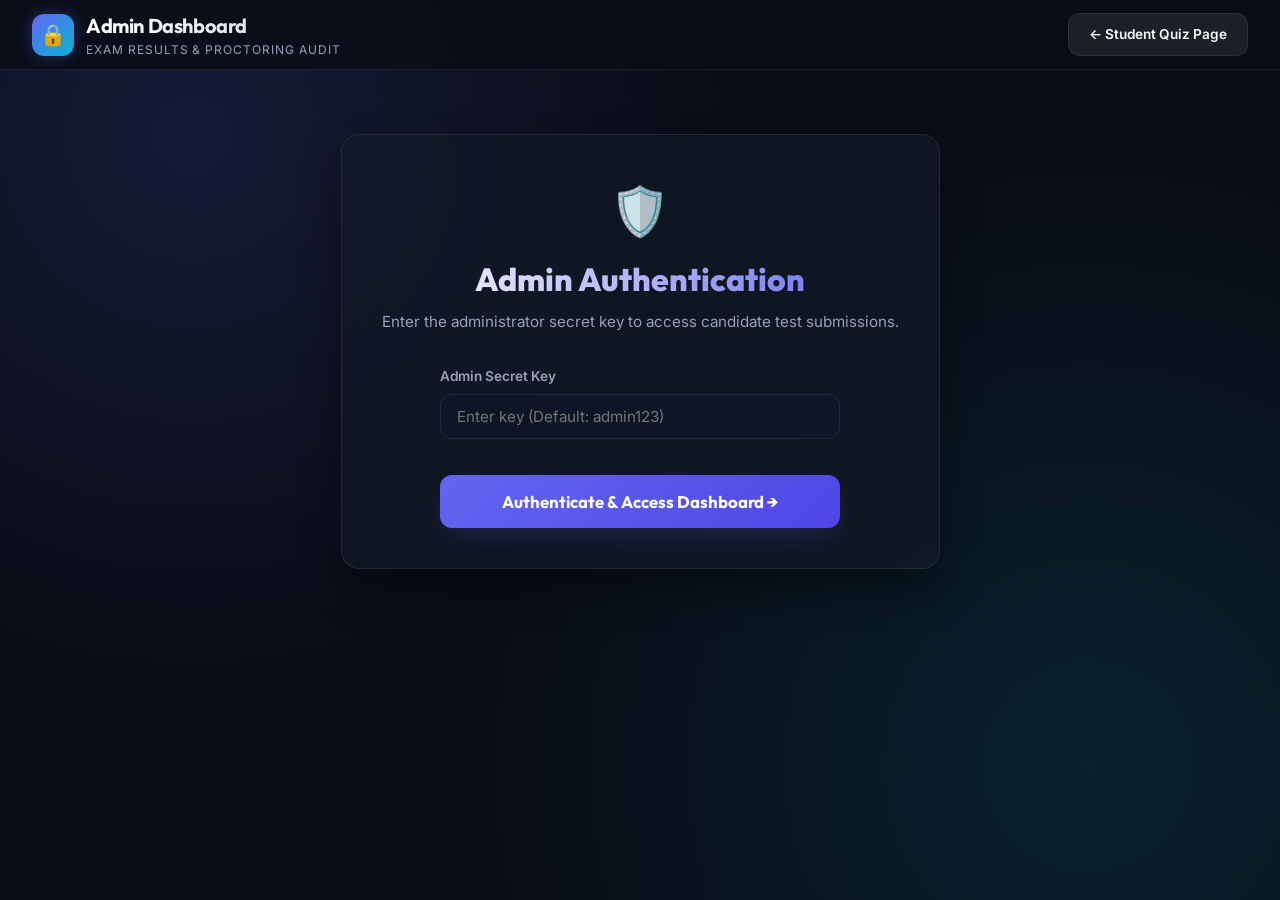
==== admin.html @ 59ba604b "feat: Add backend persistence API and password-protected Admin Dashboard" ====
<!DOCTYPE html>
<html lang="en">
<head>
  <meta charset="UTF-8">
  <meta name="viewport" content="width=device-width, initial-scale=1.0">
  <title>Admin Dashboard | AI Certification Exam Results</title>
  <link rel="stylesheet" href="styles.css">
</head>
<body>

  <!-- Top App Navigation Header -->
  <header class="app-header">
    <div class="brand-container">
      <div class="brand-logo">🔒</div>
      <div>
        <div class="brand-title">Admin Dashboard</div>
        <div class="brand-subtitle">Exam Results & Proctoring Audit</div>
      </div>
    </div>
    <div style="display:flex; gap:12px; align-items:center;">
      <a href="index.html" class="btn-secondary" style="font-size:0.85rem; text-decoration:none;">← Student Quiz Page</a>
      <button type="button" id="admin-logout-btn" class="btn-secondary hidden" style="font-size:0.85rem;">Logout</button>
    </div>
  </header>

  <main class="main-wrapper">

    <!-- 1. ADMIN LOGIN GATE -->
    <section id="admin-login-card" class="welcome-card">
      <div style="text-align:center; margin-bottom:1.5rem;">
        <div style="font-size:3rem; margin-bottom:0.5rem;">🛡️</div>
        <h1 class="welcome-title">Admin Authentication</h1>
        <p class="welcome-desc">Enter the administrator secret key to access candidate test submissions.</p>
      </div>

      <form id="admin-login-form" style="max-width:400px; margin:0 auto;">
        <div class="form-group">
          <label class="form-label" for="admin-password">Admin Secret Key</label>
          <input type="password" id="admin-password" class="form-input" placeholder="Enter key (Default: admin123)" required>
        </div>
        <div id="login-error-msg" style="color:var(--danger-color); font-size:0.85rem; margin-bottom:1rem; text-align:center;" class="hidden">
          Invalid admin key! Please try again.
        </div>
        <button type="submit" class="btn-start">Authenticate & Access Dashboard →</button>
      </form>
    </section>

    <!-- 2. ADMIN DASHBOARD CONTENT -->
    <section id="admin-dashboard" class="hidden">
      
      <!-- Metrics Overview Cards -->
      <div class="metrics-grid">
        <div class="metric-card">
          <div class="metric-icon">📝</div>
          <div>
            <div class="metric-val" id="metric-total">0</div>
            <div class="metric-label">Total Submissions</div>
          </div>
        </div>

        <div class="metric-card">
          <div class="metric-icon">🏆</div>
          <div>
            <div class="metric-val" id="metric-passed" style="color:var(--success-color);">0</div>
            <div class="metric-label">Passed (≥80%)</div>
          </div>
        </div>

        <div class="metric-card">
          <div class="metric-icon">📊</div>
          <div>
            <div class="metric-val" id="metric-rate">0%</div>
            <div class="metric-label">Pass Rate</div>
          </div>
        </div>

        <div class="metric-card">
          <div class="metric-icon">⚠️</div>
          <div>
            <div class="metric-val" id="metric-strikes" style="color:var(--warning-color);">0</div>
            <div class="metric-label">Security Strikes</div>
          </div>
        </div>
      </div>

      <!-- Controls & Filter Toolbar -->
      <div class="toolbar-card">
        <div class="toolbar-left">
          <input type="text" id="search-input" class="form-input" placeholder="Search by name, email, ID..." style="max-width:280px;">
          <select id="filter-status" class="form-input" style="max-width:160px;">
            <option value="ALL">All Results</option>
            <option value="PASS">Pass Only</option>
            <option value="FAIL">Fail Only</option>
          </select>
        </div>

        <div class="toolbar-right">
          <button type="button" id="export-csv-btn" class="btn-secondary">📥 Export to CSV</button>
          <button type="button" id="clear-all-btn" class="btn-danger" style="font-size:0.85rem;">Clear All Results</button>
        </div>
      </div>

      <!-- Results Table -->
      <div class="table-card">
        <table class="admin-table">
          <thead>
            <tr>
              <th>Date & Time</th>
              <th>Candidate Name</th>
              <th>Student ID</th>
              <th>Score</th>
              <th>Status</th>
              <th>Strikes</th>
              <th>Time Spent</th>
              <th>Actions</th>
            </tr>
          </thead>
          <tbody id="results-table-body">
            <!-- Dynamic Rows -->
          </tbody>
        </table>
        <div id="no-results-msg" class="no-results hidden">No exam submissions found.</div>
      </div>

    </section>

  </main>

  <!-- Candidate Details Modal -->
  <div class="modal-overlay" id="detail-modal">
    <div class="modal-box" style="max-width:650px; text-align:left;">
      <div style="display:flex; justify-content:space-between; align-items:center; margin-bottom:1rem;">
        <h3 class="modal-title" style="margin:0;" id="detail-candidate-title">Candidate Details</h3>
        <button type="button" id="detail-modal-close" class="btn-secondary" style="padding:4px 10px;">✕</button>
      </div>

      <div id="detail-modal-body" style="font-size:0.9rem; color:var(--text-muted);">
        <!-- Inserted dynamically -->
      </div>
    </div>
  </div>

  <script src="js/admin.js"></script>
</body>
</html>
---- styles.css ----
/* ==========================================================================
   AI & Agentic Systems Certification Exam - Premium Dark Glassmorphic Design
   ========================================================================== */

@import url('https://fonts.googleapis.com/css2?family=Inter:wght@300;400;500;600;700&family=Outfit:wght@500;600;700;800&display=swap');

:root {
  --bg-dark: #090d16;
  --bg-card: rgba(18, 24, 38, 0.75);
  --bg-card-border: rgba(255, 255, 255, 0.08);
  --bg-card-hover: rgba(30, 41, 64, 0.85);

  --primary: #6366f1;
  --primary-glow: rgba(99, 102, 241, 0.35);
  --primary-hover: #4f46e5;
  --secondary: #06b6d4;
  --accent: #8b5cf6;

  --success-color: #10b981;
  --warning-color: #f59e0b;
  --danger-color: #ef4444;

  --text-main: #f8fafc;
  --text-muted: #94a3b8;
  --text-dim: #64748b;

  --font-heading: 'Outfit', -apple-system, BlinkMacSystemFont, sans-serif;
  --font-body: 'Inter', -apple-system, BlinkMacSystemFont, sans-serif;

  --radius-lg: 18px;
  --radius-md: 12px;
  --radius-sm: 8px;

  --shadow-glow: 0 10px 30px -10px rgba(99, 102, 241, 0.3);
  --transition-fast: 0.2s cubic-bezier(0.4, 0, 0.2, 1);
}

/* Hardened Security: Disable Copy, Cut, Text Selection across entire Page */
*,
*::before,
*::after {
  box-sizing: border-box;
  margin: 0;
  padding: 0;
  -webkit-user-select: none !important;
  -moz-user-select: none !important;
  -ms-user-select: none !important;
  user-select: none !important;
  -webkit-user-drag: none !important;
}

/* Allow text inputs in form to be focused properly */
input, select, textarea {
  -webkit-user-select: auto !important;
  -moz-user-select: auto !important;
  -ms-user-select: auto !important;
  user-select: auto !important;
}

body {
  font-family: var(--font-body);
  background-color: var(--bg-dark);
  background-image: 
    radial-gradient(circle at 15% 15%, rgba(99, 102, 241, 0.15) 0%, transparent 40%),
    radial-gradient(circle at 85% 85%, rgba(6, 182, 212, 0.12) 0%, transparent 45%);
  background-attachment: fixed;
  color: var(--text-main);
  min-height: 100vh;
  display: flex;
  flex-direction: column;
  line-height: 1.5;
  overflow-x: hidden;
}

.hidden {
  display: none !important;
}

/* Top App Header */
.app-header {
  height: 70px;
  padding: 0 2rem;
  background: rgba(9, 13, 22, 0.85);
  backdrop-filter: blur(16px);
  border-bottom: 1px solid var(--bg-card-border);
  display: flex;
  align-items: center;
  justify-content: space-between;
  position: sticky;
  top: 0;
  z-index: 100;
}

.brand-container {
  display: flex;
  align-items: center;
  gap: 12px;
}

.brand-logo {
  width: 42px;
  height: 42px;
  background: linear-gradient(135deg, var(--primary), var(--secondary));
  border-radius: var(--radius-md);
  display: flex;
  align-items: center;
  justify-content: center;
  font-size: 1.3rem;
  box-shadow: 0 0 15px var(--primary-glow);
}

.brand-title {
  font-family: var(--font-heading);
  font-size: 1.25rem;
  font-weight: 700;
  letter-spacing: -0.02em;
  background: linear-gradient(to right, #ffffff, #cbd5e1);
  -webkit-background-clip: text;
  -webkit-text-fill-color: transparent;
}

.brand-subtitle {
  font-size: 0.75rem;
  color: var(--text-muted);
  text-transform: uppercase;
  letter-spacing: 0.08em;
}

/* Layout Containers */
.main-wrapper {
  flex: 1;
  max-width: 1320px;
  width: 100%;
  margin: 0 auto;
  padding: 2rem 1.5rem;
  display: flex;
  flex-direction: column;
}

/* Registration / Welcome Card */
.welcome-card {
  max-width: 720px;
  margin: 2rem auto;
  background: var(--bg-card);
  backdrop-filter: blur(20px);
  border: 1px solid var(--bg-card-border);
  border-radius: var(--radius-lg);
  padding: 2.5rem;
  box-shadow: 0 20px 40px rgba(0, 0, 0, 0.4);
}

.welcome-title {
  font-family: var(--font-heading);
  font-size: 2rem;
  font-weight: 800;
  margin-bottom: 0.5rem;
  background: linear-gradient(to right, #ffffff, var(--primary));
  -webkit-background-clip: text;
  -webkit-text-fill-color: transparent;
}

.welcome-desc {
  color: var(--text-muted);
  font-size: 0.95rem;
  margin-bottom: 2rem;
}

.curriculum-chips {
  display: flex;
  flex-wrap: wrap;
  gap: 8px;
  margin-bottom: 2rem;
}

.chip {
  background: rgba(255, 255, 255, 0.05);
  border: 1px solid rgba(255, 255, 255, 0.1);
  padding: 6px 14px;
  border-radius: 20px;
  font-size: 0.8rem;
  font-weight: 500;
  color: #cbd5e1;
}

.rules-box {
  background: rgba(239, 68, 68, 0.08);
  border: 1px solid rgba(239, 68, 68, 0.25);
  border-radius: var(--radius-md);
  padding: 1.25rem;
  margin-bottom: 2rem;
}

.rules-title {
  color: var(--danger-color);
  font-weight: 600;
  font-size: 0.9rem;
  margin-bottom: 0.75rem;
  display: flex;
  align-items: center;
  gap: 8px;
}

.rules-list {
  list-style-type: none;
  font-size: 0.85rem;
  color: #fca5a5;
  display: flex;
  flex-direction: column;
  gap: 6px;
}

.rules-list li::before {
  content: "•";
  margin-right: 8px;
  color: var(--danger-color);
}

.form-group {
  margin-bottom: 1.25rem;
}

.form-label {
  display: block;
  font-size: 0.85rem;
  font-weight: 600;
  color: var(--text-muted);
  margin-bottom: 0.5rem;
}

.form-input {
  width: 100%;
  padding: 12px 16px;
  background: rgba(15, 23, 42, 0.8);
  border: 1px solid var(--bg-card-border);
  border-radius: var(--radius-md);
  color: var(--text-main);
  font-family: var(--font-body);
  font-size: 0.95rem;
  outline: none;
  transition: var(--transition-fast);
}

.form-input:focus {
  border-color: var(--primary);
  box-shadow: 0 0 0 3px var(--primary-glow);
}

.btn-start {
  width: 100%;
  padding: 16px;
  background: linear-gradient(135deg, var(--primary), var(--primary-hover));
  border: none;
  border-radius: var(--radius-md);
  color: #fff;
  font-family: var(--font-heading);
  font-weight: 700;
  font-size: 1.05rem;
  cursor: pointer;
  box-shadow: var(--shadow-glow);
  transition: var(--transition-fast);
  margin-top: 1rem;
}

.btn-start:hover {
  transform: translateY(-2px);
  box-shadow: 0 12px 35px -5px rgba(99, 102, 241, 0.45);
}

/* Exam Dashboard Screen */
.exam-layout {
  display: grid;
  grid-template-columns: 1fr 320px;
  gap: 1.75rem;
  width: 100%;
}

@media (max-width: 992px) {
  .exam-layout {
    grid-template-columns: 1fr;
  }
}

.exam-main-panel {
  background: var(--bg-card);
  backdrop-filter: blur(20px);
  border: 1px solid var(--bg-card-border);
  border-radius: var(--radius-lg);
  padding: 2.25rem;
  display: flex;
  flex-direction: column;
  min-height: 540px;
}

.exam-header-bar {
  display: flex;
  align-items: center;
  justify-content: space-between;
  padding-bottom: 1.25rem;
  border-bottom: 1px solid var(--bg-card-border);
  margin-bottom: 1.5rem;
}

.category-badge {
  background: rgba(99, 102, 241, 0.15);
  color: #a5b4fc;
  border: 1px solid rgba(99, 102, 241, 0.3);
  padding: 4px 12px;
  border-radius: 20px;
  font-size: 0.8rem;
  font-weight: 600;
}

.q-counter {
  font-size: 0.9rem;
  color: var(--text-muted);
  font-weight: 500;
}

.question-text {
  font-family: var(--font-heading);
  font-size: 1.25rem;
  font-weight: 600;
  color: var(--text-main);
  line-height: 1.5;
  margin-bottom: 1.75rem;
}

/* Options Cards */
.options-list {
  display: flex;
  flex-direction: column;
  gap: 1rem;
  margin-bottom: 2rem;
}

.option-card {
  display: flex;
  align-items: flex-start;
  gap: 14px;
  padding: 16px 20px;
  background: rgba(15, 23, 42, 0.6);
  border: 1px solid var(--bg-card-border);
  border-radius: var(--radius-md);
  color: var(--text-main);
  cursor: pointer;
  text-align: left;
  font-family: var(--font-body);
  font-size: 0.95rem;
  transition: var(--transition-fast);
}

.option-card:hover {
  background: var(--bg-card-hover);
  border-color: rgba(99, 102, 241, 0.4);
  transform: translateX(4px);
}

.option-card.selected {
  background: rgba(99, 102, 241, 0.18);
  border-color: var(--primary);
  box-shadow: 0 0 15px rgba(99, 102, 241, 0.25);
}

.option-prefix {
  width: 28px;
  height: 28px;
  border-radius: 50%;
  background: rgba(255, 255, 255, 0.08);
  display: flex;
  align-items: center;
  justify-content: center;
  font-weight: 700;
  font-size: 0.85rem;
  color: var(--text-muted);
  flex-shrink: 0;
}

.option-card.selected .option-prefix {
  background: var(--primary);
  color: #fff;
}

.option-text {
  flex: 1;
  padding-top: 2px;
}

/* Action Controls */
.exam-controls {
  margin-top: auto;
  display: flex;
  align-items: center;
  justify-content: space-between;
  padding-top: 1.5rem;
  border-top: 1px solid var(--bg-card-border);
}

.btn-nav {
  padding: 10px 20px;
  background: rgba(255, 255, 255, 0.06);
  border: 1px solid var(--bg-card-border);
  border-radius: var(--radius-md);
  color: var(--text-main);
  font-weight: 600;
  font-size: 0.9rem;
  cursor: pointer;
  transition: var(--transition-fast);
}

.btn-nav:hover:not(:disabled) {
  background: rgba(255, 255, 255, 0.12);
}

.btn-nav:disabled {
  opacity: 0.35;
  cursor: not-allowed;
}

.btn-flag {
  padding: 10px 16px;
  background: rgba(245, 158, 11, 0.1);
  border: 1px solid rgba(245, 158, 11, 0.3);
  border-radius: var(--radius-md);
  color: var(--warning-color);
  font-weight: 600;
  font-size: 0.85rem;
  cursor: pointer;
  transition: var(--transition-fast);
}

.btn-flag.flagged {
  background: var(--warning-color);
  color: #000;
}

/* Sidebar Grid & Proctor Controls */
.exam-sidebar {
  display: flex;
  flex-direction: column;
  gap: 1.25rem;
}

.sidebar-card {
  background: var(--bg-card);
  backdrop-filter: blur(20px);
  border: 1px solid var(--bg-card-border);
  border-radius: var(--radius-lg);
  padding: 1.5rem;
}

.timer-box {
  display: flex;
  align-items: center;
  justify-content: space-between;
  padding: 1rem;
  background: rgba(15, 23, 42, 0.8);
  border-radius: var(--radius-md);
  border: 1px solid var(--bg-card-border);
  margin-bottom: 1rem;
}

.timer-label {
  font-size: 0.8rem;
  text-transform: uppercase;
  color: var(--text-muted);
  font-weight: 600;
}

.timer-val {
  font-family: var(--font-heading);
  font-size: 1.5rem;
  font-weight: 800;
  color: var(--secondary);
  letter-spacing: 0.05em;
}

.timer-val.timer-urgent {
  color: var(--danger-color);
  animation: pulseTimer 1s infinite alternate;
}

@keyframes pulseTimer {
  0% { opacity: 1; }
  100% { opacity: 0.4; }
}

.strike-box {
  display: flex;
  align-items: center;
  justify-content: space-between;
  font-size: 0.85rem;
  color: var(--text-muted);
}

.strike-val {
  color: var(--danger-color);
  font-weight: 700;
}

/* Question Quick Jump Grid */
.grid-title {
  font-size: 0.9rem;
  font-weight: 700;
  margin-bottom: 1rem;
  color: var(--text-main);
}

.question-grid {
  display: grid;
  grid-template-columns: repeat(5, 1fr);
  gap: 10px;
  margin-bottom: 1.25rem;
}

.grid-item {
  aspect-ratio: 1;
  background: rgba(255, 255, 255, 0.05);
  border: 1px solid var(--bg-card-border);
  border-radius: var(--radius-sm);
  color: var(--text-muted);
  font-weight: 600;
  font-size: 0.85rem;
  display: flex;
  align-items: center;
  justify-content: center;
  cursor: pointer;
  transition: var(--transition-fast);
  position: relative;
}

.grid-item:hover {
  background: rgba(255, 255, 255, 0.12);
  color: #fff;
}

.grid-item.active {
  border-color: var(--primary);
  box-shadow: 0 0 10px var(--primary-glow);
}

.grid-item.answered {
  background: rgba(16, 185, 129, 0.2);
  border-color: rgba(16, 185, 129, 0.5);
  color: #6ee7b7;
}

.grid-item.flagged::after {
  content: "🚩";
  font-size: 0.65rem;
  position: absolute;
  top: 2px;
  right: 2px;
}

.grid-legend {
  display: flex;
  justify-content: space-around;
  font-size: 0.75rem;
  color: var(--text-dim);
}

.btn-submit-main {
  width: 100%;
  padding: 14px;
  background: linear-gradient(135deg, var(--success-color), #059669);
  border: none;
  border-radius: var(--radius-md);
  color: #fff;
  font-family: var(--font-heading);
  font-weight: 700;
  font-size: 1rem;
  cursor: pointer;
  box-shadow: 0 8px 25px -5px rgba(16, 185, 129, 0.4);
  transition: var(--transition-fast);
}

.btn-submit-main:hover {
  transform: translateY(-2px);
  box-shadow: 0 12px 30px -5px rgba(16, 185, 129, 0.55);
}

/* Results Dashboard */
.results-card {
  max-width: 960px;
  margin: 1rem auto;
  background: var(--bg-card);
  backdrop-filter: blur(20px);
  border: 1px solid var(--bg-card-border);
  border-radius: var(--radius-lg);
  padding: 2.5rem;
  box-shadow: 0 20px 40px rgba(0, 0, 0, 0.5);
}

.results-header {
  text-align: center;
  margin-bottom: 2.5rem;
}

.pass-fail-badge {
  display: inline-block;
  padding: 10px 24px;
  border-radius: 30px;
  font-family: var(--font-heading);
  font-size: 1.3rem;
  font-weight: 800;
  letter-spacing: 0.04em;
  margin-bottom: 1rem;
}

.badge-pass {
  background: rgba(16, 185, 129, 0.15);
  border: 2px solid var(--success-color);
  color: #34d399;
  box-shadow: 0 0 25px rgba(16, 185, 129, 0.3);
}

.badge-fail {
  background: rgba(239, 68, 68, 0.15);
  border: 2px solid var(--danger-color);
  color: #fca5a5;
  box-shadow: 0 0 25px rgba(239, 68, 68, 0.3);
}

.candidate-meta {
  font-size: 0.9rem;
  color: var(--text-muted);
}

/* Visual Score Wheel */
.score-overview {
  display: flex;
  align-items: center;
  justify-content: center;
  gap: 3rem;
  margin-bottom: 3rem;
  flex-wrap: wrap;
}

.circle-score-wrapper {
  position: relative;
  width: 140px;
  height: 140px;
}

.circle-svg {
  width: 140px;
  height: 140px;
  transform: rotate(-90deg);
}

.circle-bg {
  fill: none;
  stroke: rgba(255, 255, 255, 0.08);
  stroke-width: 10;
}

.circle-fill {
  fill: none;
  stroke: var(--success-color);
  stroke-width: 10;
  stroke-linecap: round;
  stroke-dasharray: 339;
  stroke-dashoffset: 339;
  transition: stroke-dashoffset 1.5s ease-out;
}

.circle-text {
  position: absolute;
  top: 50%;
  left: 50%;
  transform: translate(-50%, -50%);
  text-align: center;
}

.score-percent-val {
  font-family: var(--font-heading);
  font-size: 1.8rem;
  font-weight: 800;
}

.score-fraction-val {
  font-size: 0.8rem;
  color: var(--text-muted);
}

/* Domain Breakdown Cards */
.section-heading {
  font-family: var(--font-heading);
  font-size: 1.3rem;
  font-weight: 700;
  margin-bottom: 1.25rem;
  border-bottom: 1px solid var(--bg-card-border);
  padding-bottom: 0.75rem;
}

.domain-grid {
  display: grid;
  grid-template-columns: repeat(auto-fill, minmax(280px, 1fr));
  gap: 1rem;
  margin-bottom: 3rem;
}

.domain-card {
  background: rgba(15, 23, 42, 0.6);
  border: 1px solid var(--bg-card-border);
  border-radius: var(--radius-md);
  padding: 1rem 1.25rem;
}

.domain-header {
  display: flex;
  justify-content: space-between;
  font-size: 0.85rem;
  margin-bottom: 0.5rem;
}

.domain-name {
  font-weight: 600;
  color: var(--text-main);
}

.domain-score {
  color: var(--text-muted);
}

.domain-progress-bar {
  height: 6px;
  background: rgba(255, 255, 255, 0.08);
  border-radius: 4px;
  overflow: hidden;
}

.domain-progress-fill {
  height: 100%;
  border-radius: 4px;
  transition: width 1s ease-out;
}

/* Detailed Question Review Cards */
.review-card {
  background: rgba(15, 23, 42, 0.6);
  border: 1px solid var(--bg-card-border);
  border-radius: var(--radius-md);
  padding: 1.5rem;
  margin-bottom: 1.25rem;
}

.review-correct {
  border-left: 4px solid var(--success-color);
}

.review-incorrect {
  border-left: 4px solid var(--danger-color);
}

.review-card-header {
  display: flex;
  justify-content: space-between;
  align-items: center;
  margin-bottom: 0.75rem;
}

.review-q-num {
  font-size: 0.8rem;
  font-weight: 700;
  color: var(--text-muted);
}

.review-status-badge {
  font-size: 0.75rem;
  font-weight: 700;
  padding: 3px 10px;
  border-radius: 12px;
}

.badge-green {
  background: rgba(16, 185, 129, 0.2);
  color: #34d399;
}

.badge-red {
  background: rgba(239, 68, 68, 0.2);
  color: #fca5a5;
}

.review-question-text {
  font-family: var(--font-heading);
  font-size: 1.05rem;
  font-weight: 600;
  margin-bottom: 1rem;
}

.review-options-list {
  display: flex;
  flex-direction: column;
  gap: 8px;
  margin-bottom: 1rem;
}

.review-option {
  display: flex;
  align-items: center;
  justify-content: space-between;
  padding: 10px 14px;
  background: rgba(255, 255, 255, 0.03);
  border-radius: var(--radius-sm);
  font-size: 0.85rem;
}

.review-letter {
  font-weight: 700;
  margin-right: 10px;
  color: var(--text-muted);
}

.opt-correct {
  background: rgba(16, 185, 129, 0.15);
  border: 1px solid rgba(16, 185, 129, 0.3);
  color: #a7f3d0;
}

.opt-user-incorrect {
  background: rgba(239, 68, 68, 0.15);
  border: 1px solid rgba(239, 68, 68, 0.3);
  color: #fecaca;
}

.opt-tag {
  font-size: 0.75rem;
  font-weight: 600;
}

.review-explanation {
  background: rgba(99, 102, 241, 0.08);
  border: 1px solid rgba(99, 102, 241, 0.2);
  border-radius: var(--radius-sm);
  padding: 12px 16px;
  font-size: 0.85rem;
  color: #cbd5e1;
  line-height: 1.5;
}

/* Modal Windows & Security Toasts */
.modal-overlay {
  position: fixed;
  top: 0;
  left: 0;
  width: 100vw;
  height: 100vh;
  background: rgba(0, 0, 0, 0.8);
  backdrop-filter: blur(8px);
  display: flex;
  align-items: center;
  justify-content: center;
  z-index: 1000;
  opacity: 0;
  pointer-events: none;
  transition: opacity 0.25s ease;
}

.modal-overlay.active {
  opacity: 1;
  pointer-events: auto;
}

.modal-box {
  background: var(--bg-dark);
  border: 1px solid var(--bg-card-border);
  border-radius: var(--radius-lg);
  padding: 2rem;
  max-width: 480px;
  width: 90%;
  box-shadow: 0 25px 50px rgba(0, 0, 0, 0.7);
  text-align: center;
}

.modal-icon {
  font-size: 2.5rem;
  margin-bottom: 1rem;
}

.modal-title {
  font-family: var(--font-heading);
  font-size: 1.4rem;
  margin-bottom: 0.75rem;
}

.modal-desc {
  font-size: 0.9rem;
  color: var(--text-muted);
  margin-bottom: 1.5rem;
  line-height: 1.5;
}

.modal-actions {
  display: flex;
  gap: 12px;
  justify-content: center;
}

.btn-secondary {
  padding: 10px 20px;
  background: rgba(255, 255, 255, 0.08);
  border: 1px solid var(--bg-card-border);
  border-radius: var(--radius-md);
  color: var(--text-main);
  font-weight: 600;
  cursor: pointer;
}

.btn-danger {
  padding: 10px 20px;
  background: var(--danger-color);
  border: none;
  border-radius: var(--radius-md);
  color: #fff;
  font-weight: 600;
  cursor: pointer;
}

.btn-primary {
  padding: 10px 20px;
  background: var(--primary);
  border: none;
  border-radius: var(--radius-md);
  color: #fff;
  font-weight: 600;
  cursor: pointer;
}

/* Security Toast Notification */
.anti-cheat-toast {
  position: fixed;
  bottom: 24px;
  left: 50%;
  transform: translateX(-50%) translateY(100px);
  background: rgba(239, 68, 68, 0.95);
  color: #fff;
  padding: 12px 24px;
  border-radius: 30px;
  font-weight: 600;
  font-size: 0.85rem;
  box-shadow: 0 10px 30px rgba(0, 0, 0, 0.5);
  z-index: 2000;
  transition: transform 0.3s cubic-bezier(0.175, 0.885, 0.32, 1.275);
  pointer-events: none;
}

.anti-cheat-toast.show {
  transform: translateX(-50%) translateY(0);
}

/* ==========================================================================
   Admin Dashboard Custom Styles
   ========================================================================== */

.metrics-grid {
  display: grid;
  grid-template-columns: repeat(auto-fit, minmax(220px, 1fr));
  gap: 1.25rem;
  margin-bottom: 2rem;
}

.metric-card {
  background: var(--bg-card);
  backdrop-filter: blur(20px);
  border: 1px solid var(--bg-card-border);
  border-radius: var(--radius-md);
  padding: 1.25rem;
  display: flex;
  align-items: center;
  gap: 16px;
}

.metric-icon {
  width: 48px;
  height: 48px;
  border-radius: var(--radius-md);
  background: rgba(255, 255, 255, 0.05);
  display: flex;
  align-items: center;
  justify-content: center;
  font-size: 1.5rem;
}

.metric-val {
  font-family: var(--font-heading);
  font-size: 1.75rem;
  font-weight: 800;
}

.metric-label {
  font-size: 0.8rem;
  color: var(--text-muted);
  text-transform: uppercase;
}

.toolbar-card {
  background: var(--bg-card);
  border: 1px solid var(--bg-card-border);
  border-radius: var(--radius-md);
  padding: 1rem 1.25rem;
  display: flex;
  align-items: center;
  justify-content: space-between;
  gap: 1rem;
  margin-bottom: 1.5rem;
  flex-wrap: wrap;
}

.toolbar-left, .toolbar-right {
  display: flex;
  align-items: center;
  gap: 10px;
}

.table-card {
  background: var(--bg-card);
  border: 1px solid var(--bg-card-border);
  border-radius: var(--radius-lg);
  overflow: hidden;
}

.admin-table {
  width: 100%;
  border-collapse: collapse;
  text-align: left;
  font-size: 0.9rem;
}

.admin-table th, .admin-table td {
  padding: 14px 18px;
  border-bottom: 1px solid var(--bg-card-border);
}

.admin-table th {
  background: rgba(15, 23, 42, 0.8);
  font-size: 0.8rem;
  text-transform: uppercase;
  color: var(--text-muted);
  font-weight: 600;
}

.admin-table tbody tr:hover {
  background: rgba(255, 255, 255, 0.02);
}

.no-results {
  padding: 3rem;
  text-align: center;
  color: var(--text-muted);
  font-size: 0.95rem;
}
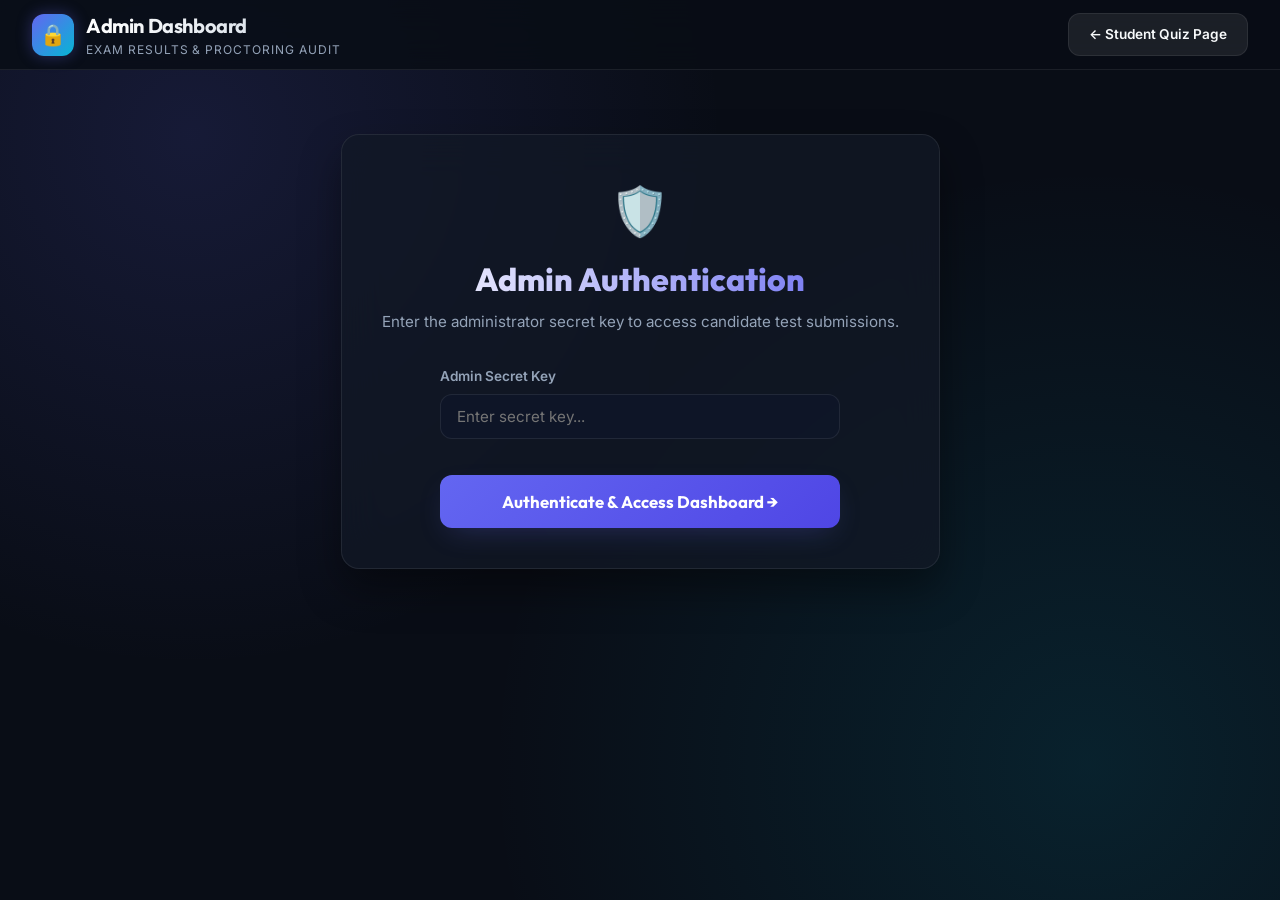
==== commit 2cf8a5a2: "feat: Add Export JSON button and read ADMIN_SECRET from .env file" ====
--- a/admin.html
+++ b/admin.html
@@ -36,7 +36,7 @@
       <form id="admin-login-form" style="max-width:400px; margin:0 auto;">
         <div class="form-group">
           <label class="form-label" for="admin-password">Admin Secret Key</label>
-          <input type="password" id="admin-password" class="form-input" placeholder="Enter key (Default: admin123)" required>
+          <input type="password" id="admin-password" class="form-input" placeholder="Enter secret key..." required>
         </div>
         <div id="login-error-msg" style="color:var(--danger-color); font-size:0.85rem; margin-bottom:1rem; text-align:center;" class="hidden">
           Invalid admin key! Please try again.
@@ -95,7 +95,8 @@
         </div>
 
         <div class="toolbar-right">
-          <button type="button" id="export-csv-btn" class="btn-secondary">📥 Export to CSV</button>
+          <button type="button" id="export-json-btn" class="btn-secondary">📥 Export JSON</button>
+          <button type="button" id="export-csv-btn" class="btn-secondary">📥 Export CSV</button>
           <button type="button" id="clear-all-btn" class="btn-danger" style="font-size:0.85rem;">Clear All Results</button>
         </div>
       </div>
@@ -126,16 +127,16 @@
 
   </main>
 
-  <!-- Candidate Details Modal -->
+  <!-- Candidate Result UI Modal -->
   <div class="modal-overlay" id="detail-modal">
-    <div class="modal-box" style="max-width:650px; text-align:left;">
-      <div style="display:flex; justify-content:space-between; align-items:center; margin-bottom:1rem;">
-        <h3 class="modal-title" style="margin:0;" id="detail-candidate-title">Candidate Details</h3>
-        <button type="button" id="detail-modal-close" class="btn-secondary" style="padding:4px 10px;">✕</button>
+    <div class="modal-box" style="max-width:920px; width:95%; max-height:90vh; overflow-y:auto; text-align:left; padding:1.5rem;">
+      <div style="display:flex; justify-content:space-between; align-items:center; border-bottom:1px solid var(--bg-card-border); padding-bottom:0.75rem; margin-bottom:1rem;">
+        <h3 class="modal-title" style="margin:0;" id="detail-candidate-title">Submission Review UI</h3>
+        <button type="button" id="detail-modal-close" class="btn-secondary" style="padding:6px 14px; cursor:pointer;">✕ Close Modal</button>
       </div>
 
-      <div id="detail-modal-body" style="font-size:0.9rem; color:var(--text-muted);">
-        <!-- Inserted dynamically -->
+      <div id="detail-modal-body">
+        <!-- Rendered with identical candidate Results UI -->
       </div>
     </div>
   </div>
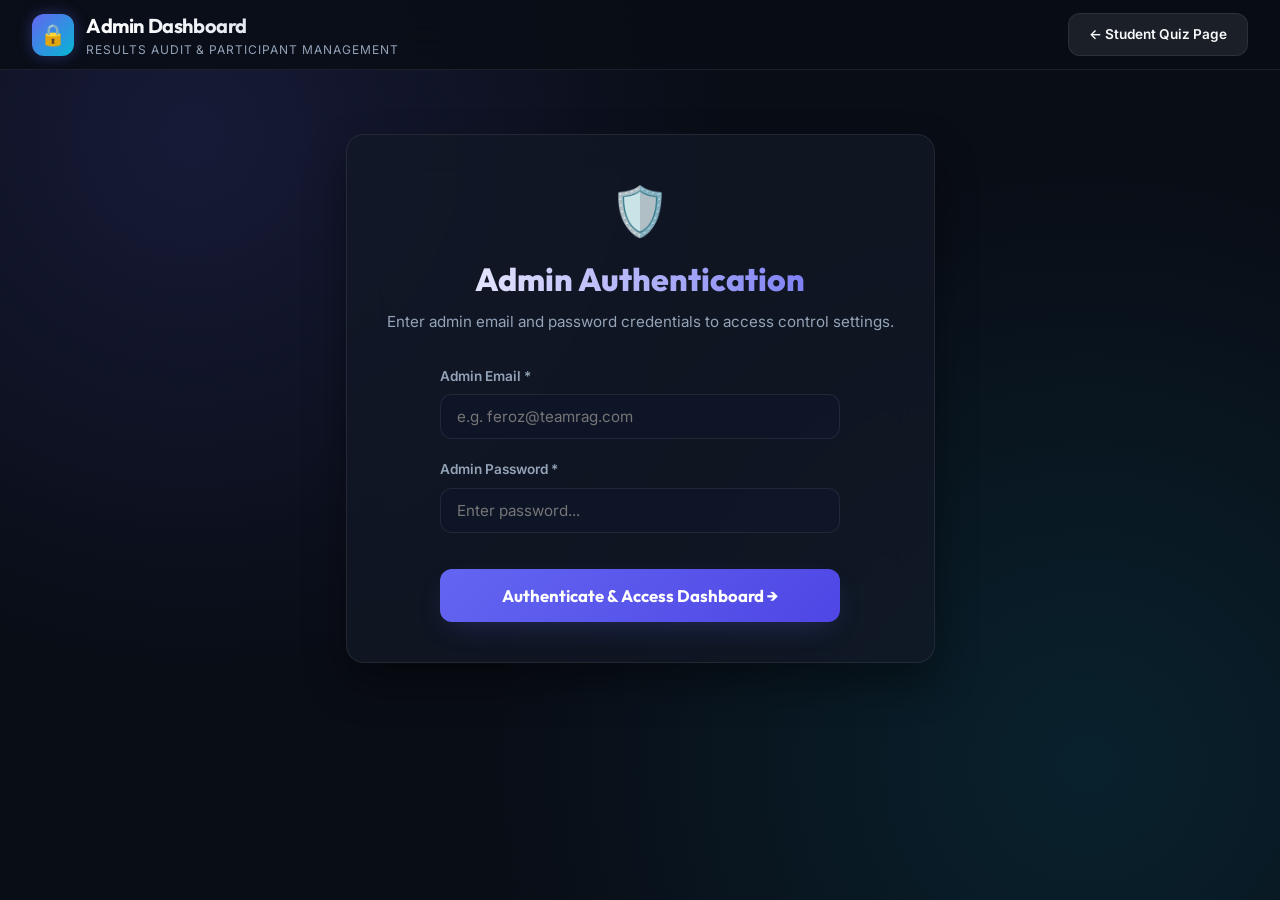
==== commit 75e8120e: "feat: Implement admin auth with env credentials and participant registration management system" ====
--- a/admin.html
+++ b/admin.html
@@ -3,7 +3,7 @@
 <head>
   <meta charset="UTF-8">
   <meta name="viewport" content="width=device-width, initial-scale=1.0">
-  <title>Admin Dashboard | AI Certification Exam Results</title>
+  <title>Admin Dashboard | AI Certification Exam Results & User Management</title>
   <link rel="stylesheet" href="styles.css">
 </head>
 <body>
@@ -14,7 +14,7 @@
       <div class="brand-logo">🔒</div>
       <div>
         <div class="brand-title">Admin Dashboard</div>
-        <div class="brand-subtitle">Exam Results & Proctoring Audit</div>
+        <div class="brand-subtitle">Results Audit & Participant Management</div>
       </div>
     </div>
     <div style="display:flex; gap:12px; align-items:center;">
@@ -30,16 +30,20 @@
       <div style="text-align:center; margin-bottom:1.5rem;">
         <div style="font-size:3rem; margin-bottom:0.5rem;">🛡️</div>
         <h1 class="welcome-title">Admin Authentication</h1>
-        <p class="welcome-desc">Enter the administrator secret key to access candidate test submissions.</p>
+        <p class="welcome-desc">Enter admin email and password credentials to access control settings.</p>
       </div>
 
       <form id="admin-login-form" style="max-width:400px; margin:0 auto;">
         <div class="form-group">
-          <label class="form-label" for="admin-password">Admin Secret Key</label>
-          <input type="password" id="admin-password" class="form-input" placeholder="Enter secret key..." required>
+          <label class="form-label" for="admin-email">Admin Email *</label>
+          <input type="email" id="admin-email" class="form-input" placeholder="e.g. feroz@teamrag.com" required>
+        </div>
+        <div class="form-group">
+          <label class="form-label" for="admin-password">Admin Password *</label>
+          <input type="password" id="admin-password" class="form-input" placeholder="Enter password..." required>
         </div>
         <div id="login-error-msg" style="color:var(--danger-color); font-size:0.85rem; margin-bottom:1rem; text-align:center;" class="hidden">
-          Invalid admin key! Please try again.
+          Invalid email or password! Please try again.
         </div>
         <button type="submit" class="btn-start">Authenticate & Access Dashboard →</button>
       </form>
@@ -50,6 +54,14 @@
       
       <!-- Metrics Overview Cards -->
       <div class="metrics-grid">
+        <div class="metric-card">
+          <div class="metric-icon">👥</div>
+          <div>
+            <div class="metric-val" id="metric-participants">0</div>
+            <div class="metric-label">Registered Participants</div>
+          </div>
+        </div>
+
         <div class="metric-card">
           <div class="metric-icon">📝</div>
           <div>
@@ -73,54 +85,91 @@
             <div class="metric-label">Pass Rate</div>
           </div>
         </div>
+      </div>
 
-        <div class="metric-card">
-          <div class="metric-icon">⚠️</div>
-          <div>
-            <div class="metric-val" id="metric-strikes" style="color:var(--warning-color);">0</div>
-            <div class="metric-label">Security Strikes</div>
+      <!-- Navigation Tabs -->
+      <div style="display:flex; gap:12px; margin-bottom:1.5rem;">
+        <button type="button" id="tab-results-btn" class="btn-secondary" style="background:var(--primary); color:#fff;">📜 Exam Submissions</button>
+        <button type="button" id="tab-users-btn" class="btn-secondary">👥 Participant Accounts</button>
+      </div>
+
+      <!-- TAB 1: RESULTS SUBMISSIONS -->
+      <div id="view-results-section">
+        <!-- Controls & Filter Toolbar -->
+        <div class="toolbar-card">
+          <div class="toolbar-left">
+            <input type="text" id="search-input" class="form-input" placeholder="Search name, email, ID..." style="max-width:280px;">
+            <select id="filter-status" class="form-input" style="max-width:160px;">
+              <option value="ALL">All Results</option>
+              <option value="PASS">Pass Only</option>
+              <option value="FAIL">Fail Only</option>
+            </select>
           </div>
+
+          <div class="toolbar-right">
+            <button type="button" id="export-json-btn" class="btn-secondary">📥 Export JSON</button>
+            <button type="button" id="export-csv-btn" class="btn-secondary">📥 Export CSV</button>
+            <button type="button" id="clear-all-btn" class="btn-danger" style="font-size:0.85rem;">Clear All Results</button>
+          </div>
+        </div>
+
+        <!-- Results Table -->
+        <div class="table-card">
+          <table class="admin-table">
+            <thead>
+              <tr>
+                <th>Date & Time</th>
+                <th>Candidate Email</th>
+                <th>Participant ID</th>
+                <th>Score</th>
+                <th>Status</th>
+                <th>Strikes</th>
+                <th>Time Spent</th>
+                <th>Actions</th>
+              </tr>
+            </thead>
+            <tbody id="results-table-body">
+              <!-- Dynamic Rows -->
+            </tbody>
+          </table>
+          <div id="no-results-msg" class="no-results hidden">No exam submissions found.</div>
         </div>
       </div>
 
-      <!-- Controls & Filter Toolbar -->
-      <div class="toolbar-card">
-        <div class="toolbar-left">
-          <input type="text" id="search-input" class="form-input" placeholder="Search by name, email, ID..." style="max-width:280px;">
-          <select id="filter-status" class="form-input" style="max-width:160px;">
-            <option value="ALL">All Results</option>
-            <option value="PASS">Pass Only</option>
-            <option value="FAIL">Fail Only</option>
-          </select>
+      <!-- TAB 2: PARTICIPANT USER MANAGEMENT -->
+      <div id="view-users-section" class="hidden">
+        <div class="welcome-card" style="margin:0 0 1.5rem 0; max-width:100%;">
+          <h3 class="section-heading" style="margin-bottom:1rem; border:none; padding:0;">➕ Register New Participant</h3>
+          <form id="add-user-form" style="display:grid; grid-template-columns: 1fr 1fr auto; gap:12px; align-items:end;">
+            <div class="form-group" style="margin:0;">
+              <label class="form-label" for="new-user-email">Participant Email *</label>
+              <input type="email" id="new-user-email" class="form-input" placeholder="student@team.com" required>
+            </div>
+            <div class="form-group" style="margin:0;">
+              <label class="form-label" for="new-user-password">Participant Password *</label>
+              <input type="password" id="new-user-password" class="form-input" placeholder="Set password..." required>
+            </div>
+            <button type="submit" class="btn-primary" style="height:44px; padding:0 24px;">Add Participant</button>
+          </form>
+          <div id="add-user-msg" style="margin-top:0.75rem; font-size:0.85rem;" class="hidden"></div>
         </div>
 
-        <div class="toolbar-right">
-          <button type="button" id="export-json-btn" class="btn-secondary">📥 Export JSON</button>
-          <button type="button" id="export-csv-btn" class="btn-secondary">📥 Export CSV</button>
-          <button type="button" id="clear-all-btn" class="btn-danger" style="font-size:0.85rem;">Clear All Results</button>
+        <div class="table-card">
+          <table class="admin-table">
+            <thead>
+              <tr>
+                <th>User ID</th>
+                <th>Participant Email</th>
+                <th>Date Registered</th>
+                <th>Actions</th>
+              </tr>
+            </thead>
+            <tbody id="users-table-body">
+              <!-- Dynamic User Rows -->
+            </tbody>
+          </table>
+          <div id="no-users-msg" class="no-results hidden">No registered participants found.</div>
         </div>
-      </div>
-
-      <!-- Results Table -->
-      <div class="table-card">
-        <table class="admin-table">
-          <thead>
-            <tr>
-              <th>Date & Time</th>
-              <th>Candidate Name</th>
-              <th>Student ID</th>
-              <th>Score</th>
-              <th>Status</th>
-              <th>Strikes</th>
-              <th>Time Spent</th>
-              <th>Actions</th>
-            </tr>
-          </thead>
-          <tbody id="results-table-body">
-            <!-- Dynamic Rows -->
-          </tbody>
-        </table>
-        <div id="no-results-msg" class="no-results hidden">No exam submissions found.</div>
       </div>
 
     </section>
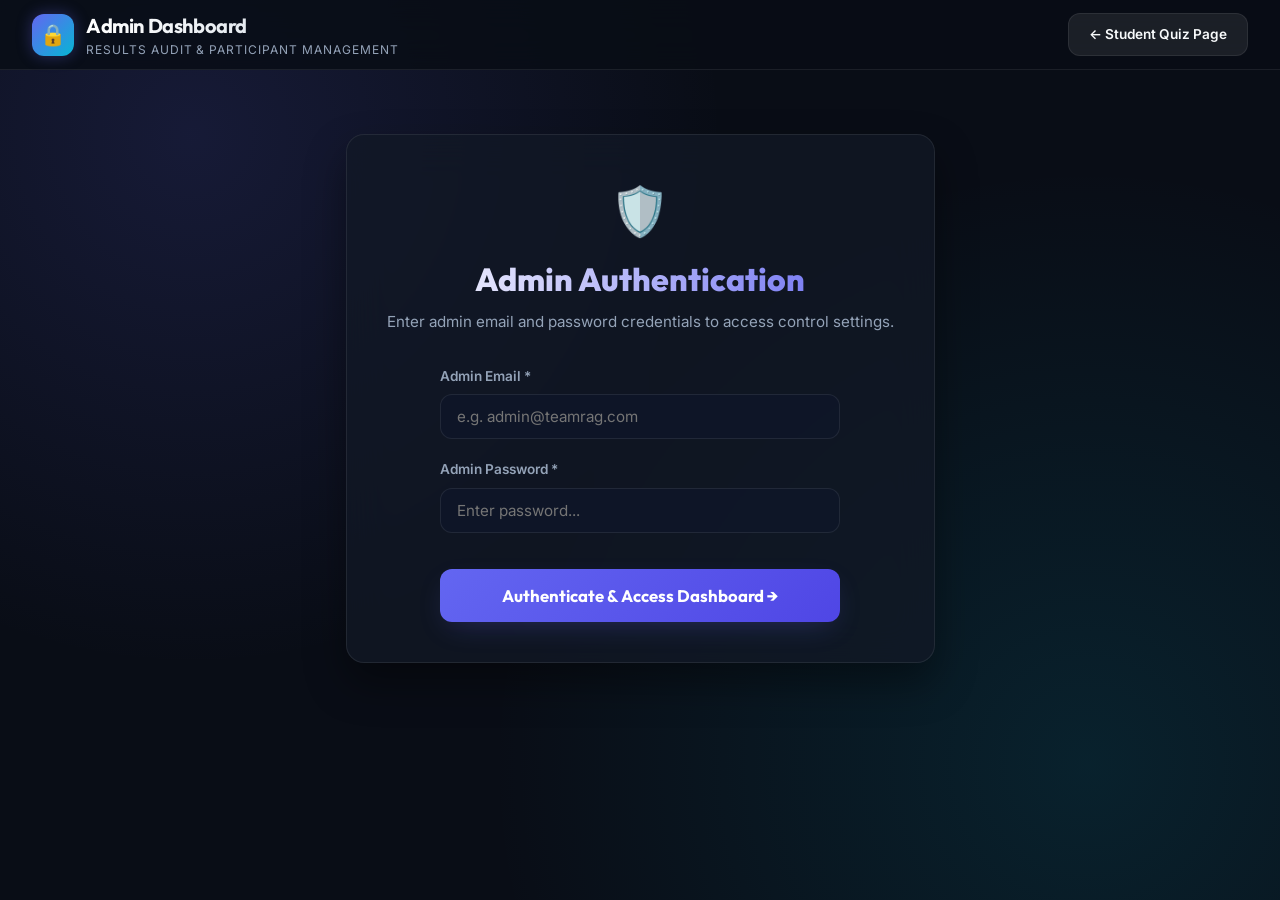
==== commit 4eda7638: "chore: update default admin credentials, remove legacy seeding, and clear existing user and result d" ====
--- a/admin.html
+++ b/admin.html
@@ -36,7 +36,7 @@
       <form id="admin-login-form" style="max-width:400px; margin:0 auto;">
         <div class="form-group">
           <label class="form-label" for="admin-email">Admin Email *</label>
-          <input type="email" id="admin-email" class="form-input" placeholder="e.g. feroz@teamrag.com" required>
+          <input type="email" id="admin-email" class="form-input" placeholder="e.g. admin@teamrag.com" required>
         </div>
         <div class="form-group">
           <label class="form-label" for="admin-password">Admin Password *</label>
--- a/styles.css
+++ b/styles.css
@@ -200,6 +200,16 @@
   gap: 8px;
 }
 
+blockquote.scenario-quote {
+  margin: 0.75rem 0;
+  padding: 0.6rem 1rem;
+  border-left: 3px solid var(--primary);
+  background: rgba(255, 255, 255, 0.04);
+  border-radius: var(--radius-sm);
+  font-style: italic;
+  color: var(--text-muted);
+}
+
 .rules-list {
   list-style-type: none;
   font-size: 0.85rem;
